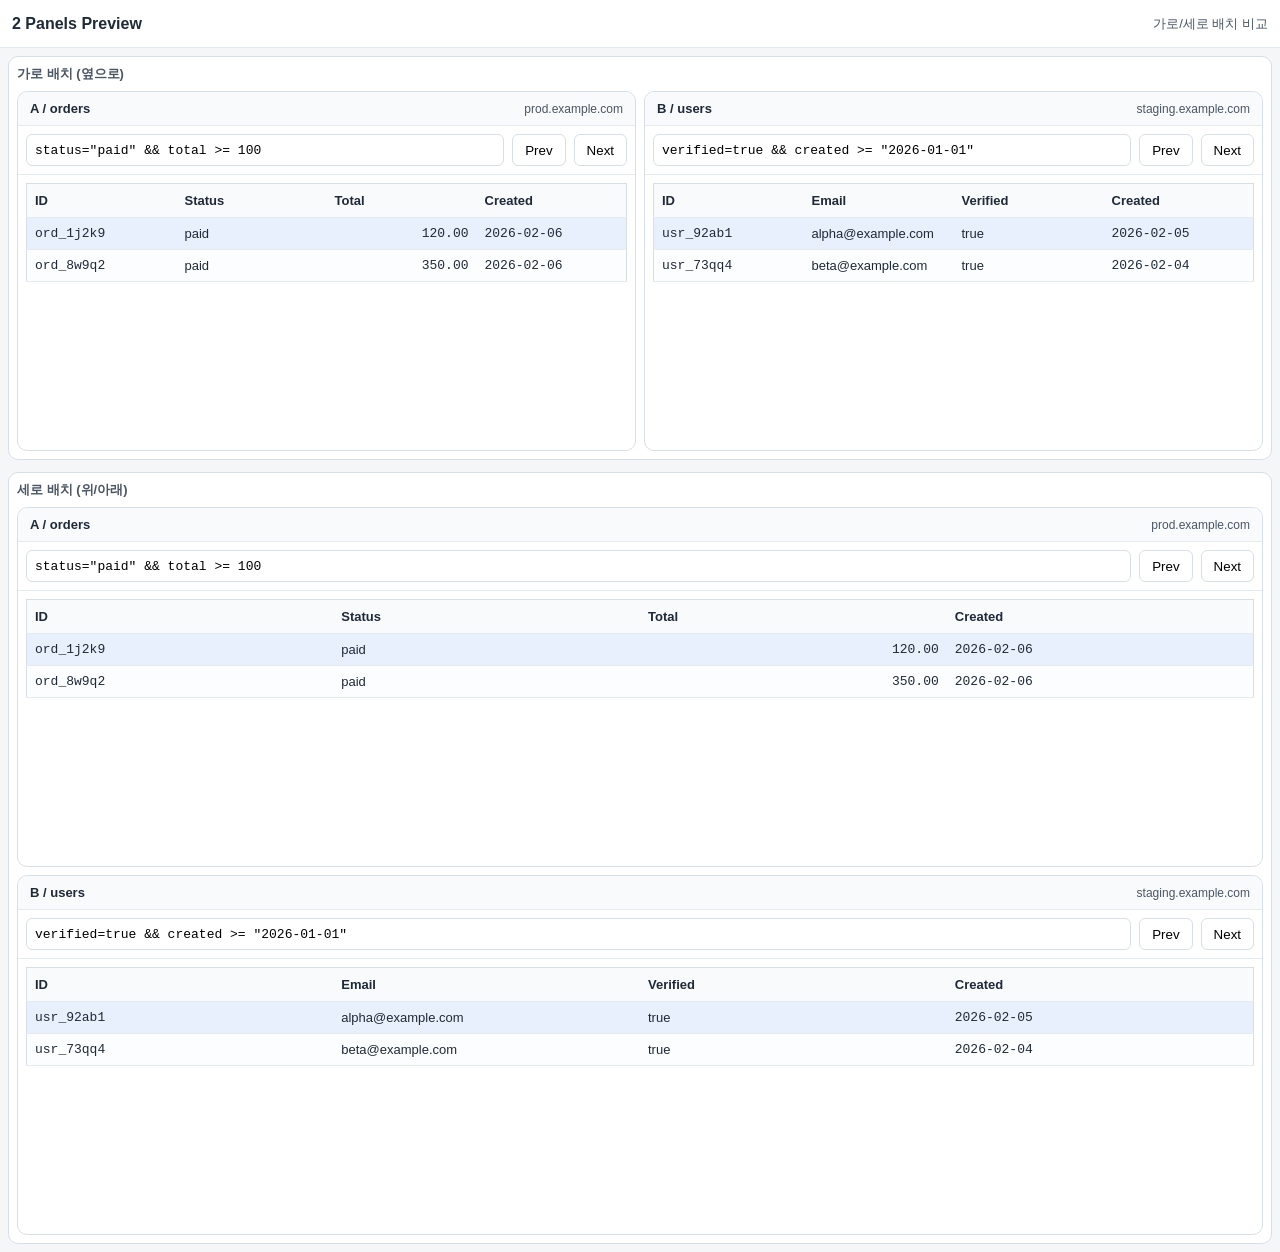
==== preview/collections-2.html @ 9b099445 "feat(init): 초기 문서와 UI 시안 추가 by ai" ====
<!doctype html>
<html lang="ko">
  <head>
    <meta charset="UTF-8" />
    <meta name="viewport" content="width=device-width, initial-scale=1.0" />
    <title>MPUI 2-Panel Preview</title>
    <link rel="stylesheet" href="../styles/tokens.css" />
    <style>
      * { box-sizing: border-box; }
      body {
        margin: 0;
        font-family: var(--font-family-base);
        font-size: var(--font-size-14);
        color: var(--text-primary);
        background: var(--bg-app);
      }
      .app-shell { min-height: 100vh; }
      .topbar {
        height: var(--topbar-height);
        background: var(--bg-panel);
        border-bottom: 1px solid var(--divider);
        display: flex;
        align-items: center;
        justify-content: space-between;
        padding: 0 var(--space-3);
      }
      .topbar h1 { margin: 0; font-size: var(--font-size-16); }
      .topbar .meta { color: var(--text-secondary); font-size: var(--font-size-13); }
      .page { padding: var(--app-padding); display: grid; gap: var(--space-3); }
      .section {
        background: var(--bg-panel);
        border: 1px solid var(--border-default);
        border-radius: var(--radius-md);
        padding: var(--space-2);
      }
      .section h2 {
        margin: 0 0 var(--space-2) 0;
        font-size: var(--font-size-13);
        color: var(--text-secondary);
      }
      .layout { display: grid; gap: var(--section-gap); }
      .layout.horizontal { grid-template-columns: repeat(2, minmax(0, 1fr)); }
      .layout.vertical { grid-template-columns: 1fr; }
      .panel {
        background: var(--bg-panel);
        border: 1px solid var(--border-default);
        border-radius: var(--radius-md);
        overflow: hidden;
        min-height: 360px;
      }
      .panel-header {
        height: var(--tab-height);
        display: flex;
        align-items: center;
        justify-content: space-between;
        padding: 0 var(--space-3);
        border-bottom: 1px solid var(--divider);
        background: var(--bg-subtle);
      }
      .panel-title { font-size: var(--font-size-13); font-weight: var(--font-weight-semibold); }
      .panel-subtitle { font-size: var(--font-size-12); color: var(--text-secondary); }
      .toolbar {
        padding: var(--space-2);
        display: grid;
        grid-template-columns: 1fr auto auto;
        gap: var(--space-2);
        border-bottom: 1px solid var(--divider);
      }
      .input {
        height: var(--control-height-default);
        border: 1px solid var(--border-default);
        border-radius: var(--radius-sm);
        padding: 0 var(--space-2);
        font-size: var(--font-size-13);
      }
      .btn {
        height: var(--control-height-default);
        border: 1px solid var(--border-default);
        border-radius: var(--radius-sm);
        background: var(--bg-panel);
        padding: 0 var(--space-3);
      }
      .table-wrap { padding: var(--space-2); }
      table { width: 100%; border-collapse: collapse; table-layout: fixed; border: 1px solid var(--border-default); }
      thead tr { height: var(--table-header-height); background: var(--bg-subtle); }
      th, td {
        padding: 0 var(--space-2);
        border-bottom: 1px solid var(--divider);
        font-size: var(--font-size-13);
        white-space: nowrap;
        overflow: hidden;
        text-overflow: ellipsis;
        text-align: left;
      }
      tbody tr { height: var(--table-row-height); }
      tbody tr:nth-child(even) { background: #fcfdff; }
      tbody tr.selected { background: var(--bg-selected); }
      .mono { font-family: var(--font-family-mono); }
      .number { text-align: right; }
      @media (max-width: 1100px) {
        .layout.horizontal { grid-template-columns: 1fr; }
      }
    </style>
  </head>
  <body>
    <div class="app-shell">
      <header class="topbar">
        <h1>2 Panels Preview</h1>
        <div class="meta">가로/세로 배치 비교</div>
      </header>
      <main class="page">
        <section class="section">
          <h2>가로 배치 (옆으로)</h2>
          <div class="layout horizontal">
            <article class="panel">
              <div class="panel-header"><div class="panel-title">A / orders</div><div class="panel-subtitle">prod.example.com</div></div>
              <div class="toolbar"><input class="input mono" value='status="paid" && total >= 100' /><button class="btn">Prev</button><button class="btn">Next</button></div>
              <div class="table-wrap"><table><thead><tr><th>ID</th><th>Status</th><th>Total</th><th>Created</th></tr></thead><tbody>
                <tr class="selected"><td class="mono">ord_1j2k9</td><td>paid</td><td class="mono number">120.00</td><td class="mono">2026-02-06</td></tr>
                <tr><td class="mono">ord_8w9q2</td><td>paid</td><td class="mono number">350.00</td><td class="mono">2026-02-06</td></tr>
              </tbody></table></div>
            </article>
            <article class="panel">
              <div class="panel-header"><div class="panel-title">B / users</div><div class="panel-subtitle">staging.example.com</div></div>
              <div class="toolbar"><input class="input mono" value='verified=true && created >= "2026-01-01"' /><button class="btn">Prev</button><button class="btn">Next</button></div>
              <div class="table-wrap"><table><thead><tr><th>ID</th><th>Email</th><th>Verified</th><th>Created</th></tr></thead><tbody>
                <tr class="selected"><td class="mono">usr_92ab1</td><td>alpha@example.com</td><td>true</td><td class="mono">2026-02-05</td></tr>
                <tr><td class="mono">usr_73qq4</td><td>beta@example.com</td><td>true</td><td class="mono">2026-02-04</td></tr>
              </tbody></table></div>
            </article>
          </div>
        </section>

        <section class="section">
          <h2>세로 배치 (위/아래)</h2>
          <div class="layout vertical">
            <article class="panel">
              <div class="panel-header"><div class="panel-title">A / orders</div><div class="panel-subtitle">prod.example.com</div></div>
              <div class="toolbar"><input class="input mono" value='status="paid" && total >= 100' /><button class="btn">Prev</button><button class="btn">Next</button></div>
              <div class="table-wrap"><table><thead><tr><th>ID</th><th>Status</th><th>Total</th><th>Created</th></tr></thead><tbody>
                <tr class="selected"><td class="mono">ord_1j2k9</td><td>paid</td><td class="mono number">120.00</td><td class="mono">2026-02-06</td></tr>
                <tr><td class="mono">ord_8w9q2</td><td>paid</td><td class="mono number">350.00</td><td class="mono">2026-02-06</td></tr>
              </tbody></table></div>
            </article>
            <article class="panel">
              <div class="panel-header"><div class="panel-title">B / users</div><div class="panel-subtitle">staging.example.com</div></div>
              <div class="toolbar"><input class="input mono" value='verified=true && created >= "2026-01-01"' /><button class="btn">Prev</button><button class="btn">Next</button></div>
              <div class="table-wrap"><table><thead><tr><th>ID</th><th>Email</th><th>Verified</th><th>Created</th></tr></thead><tbody>
                <tr class="selected"><td class="mono">usr_92ab1</td><td>alpha@example.com</td><td>true</td><td class="mono">2026-02-05</td></tr>
                <tr><td class="mono">usr_73qq4</td><td>beta@example.com</td><td>true</td><td class="mono">2026-02-04</td></tr>
              </tbody></table></div>
            </article>
          </div>
        </section>
      </main>
    </div>
  </body>
</html>
---- styles/tokens.css ----
:root {
  /* Color */
  --bg-app: #f4f6f8;
  --bg-panel: #ffffff;
  --bg-subtle: #f8fafc;
  --bg-hover: #eef2f7;
  --bg-selected: #e8f0fe;

  --border-default: #d8dee8;
  --border-strong: #b8c2d1;
  --divider: #e5eaf1;

  --text-primary: #1f2937;
  --text-secondary: #4b5563;
  --text-muted: #6b7280;
  --text-inverse: #ffffff;

  --accent: #2563eb;
  --accent-hover: #1d4ed8;
  --accent-soft: #dbeafe;

  --success: #15803d;
  --warning: #b45309;
  --danger: #b91c1c;
  --danger-soft: #fee2e2;
  --warning-soft: #fef3c7;
  --success-soft: #dcfce7;

  --focus-ring: #60a5fa;

  /* Typography */
  --font-family-base: "Pretendard Variable", "Noto Sans KR", sans-serif;
  --font-family-mono: "JetBrains Mono", "SFMono-Regular", monospace;

  --font-size-12: 12px;
  --line-height-12: 18px;
  --font-size-13: 13px;
  --line-height-13: 20px;
  --font-size-14: 14px;
  --line-height-14: 22px;
  --font-size-16: 16px;
  --line-height-16: 24px;

  --font-weight-regular: 400;
  --font-weight-medium: 500;
  --font-weight-semibold: 600;

  /* Spacing (4pt grid) */
  --space-1: 4px;
  --space-2: 8px;
  --space-3: 12px;
  --space-4: 16px;
  --space-5: 20px;
  --space-6: 24px;

  /* Radius and border */
  --radius-sm: 6px;
  --radius-md: 10px;
  --radius-lg: 14px;
  --border-1: 1px;

  /* Layout */
  --topbar-height: 48px;
  --app-min-width: 1280px;
  --app-min-height: 800px;

  --explorer-width-default: 260px;
  --explorer-width-min: 220px;
  --explorer-width-max: 360px;
  --inspector-width-default: 320px;
  --inspector-width-min: 280px;
  --inspector-width-max: 420px;

  --app-padding: 8px;
  --panel-padding: 8px;
  --section-gap: 8px;

  /* Component sizes */
  --control-height-default: 32px;
  --control-height-compact: 28px;
  --tab-height: 34px;
  --table-header-height: 34px;
  --table-row-height: 32px;
  --badge-height: 20px;
  --toast-height: 44px;

  /* Motion */
  --motion-fast: 120ms;
  --motion-normal: 180ms;
  --motion-slow: 240ms;
  --motion-ease-standard: cubic-bezier(0.2, 0, 0, 1);
}

[data-density="compact"] {
  --control-height-default: 28px;
  --tab-height: 32px;
  --table-header-height: 32px;
  --table-row-height: 30px;
}

[data-width="narrow"] {
  --inspector-width-default: 280px;
}
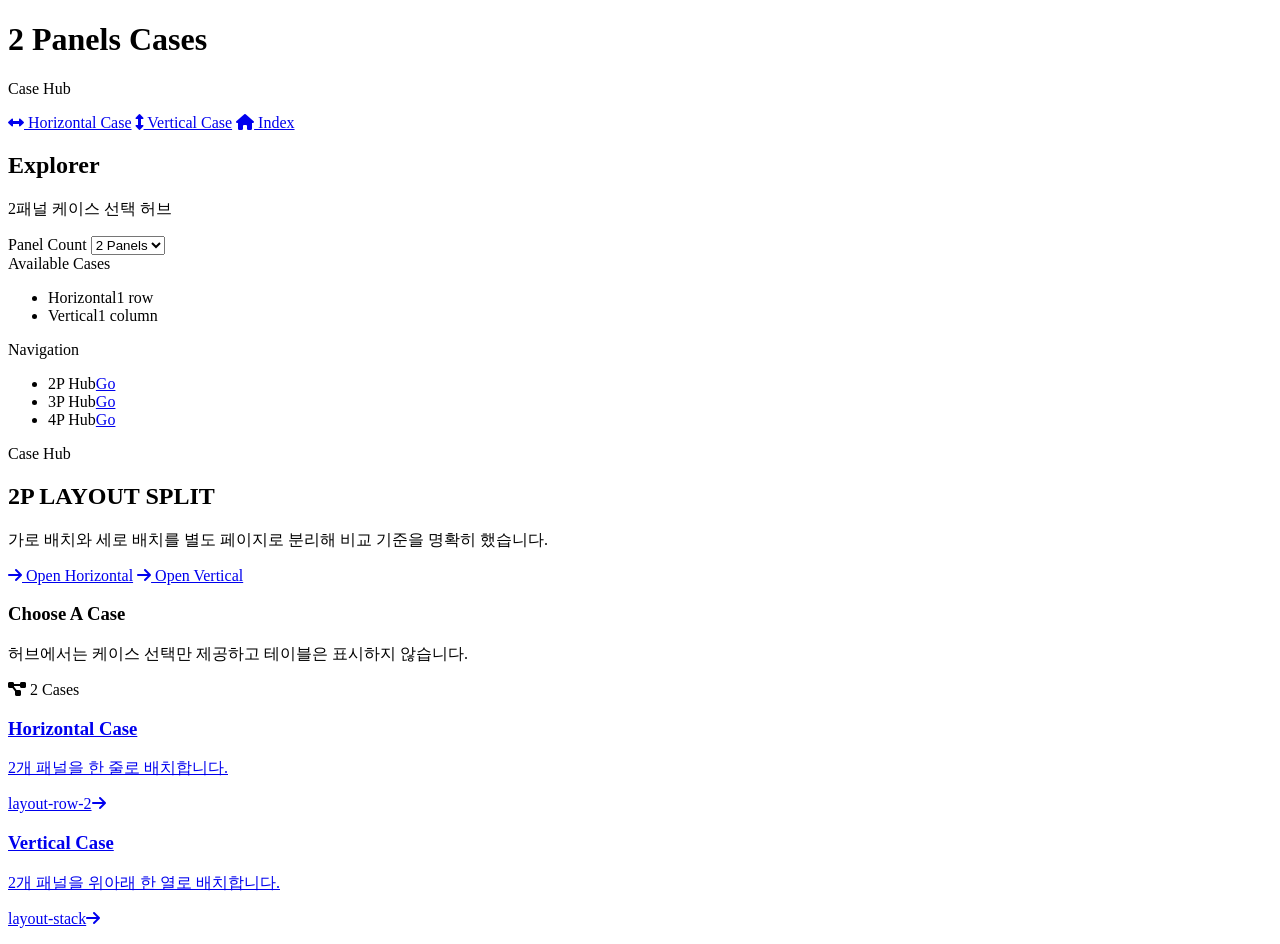
==== commit 3c6bc144: "feat(preview): 가로세로 케이스 분리와 컬럼 선택 추가 by ai" ====
--- a/preview/collections-2.html
+++ b/preview/collections-2.html
@@ -3,154 +3,92 @@
   <head>
     <meta charset="UTF-8" />
     <meta name="viewport" content="width=device-width, initial-scale=1.0" />
-    <title>MPUI 2-Panel Preview</title>
+    <title>MPUI Compact - 2 Panels Cases</title>
     <link rel="stylesheet" href="../styles/tokens.css" />
-    <style>
-      * { box-sizing: border-box; }
-      body {
-        margin: 0;
-        font-family: var(--font-family-base);
-        font-size: var(--font-size-14);
-        color: var(--text-primary);
-        background: var(--bg-app);
-      }
-      .app-shell { min-height: 100vh; }
-      .topbar {
-        height: var(--topbar-height);
-        background: var(--bg-panel);
-        border-bottom: 1px solid var(--divider);
-        display: flex;
-        align-items: center;
-        justify-content: space-between;
-        padding: 0 var(--space-3);
-      }
-      .topbar h1 { margin: 0; font-size: var(--font-size-16); }
-      .topbar .meta { color: var(--text-secondary); font-size: var(--font-size-13); }
-      .page { padding: var(--app-padding); display: grid; gap: var(--space-3); }
-      .section {
-        background: var(--bg-panel);
-        border: 1px solid var(--border-default);
-        border-radius: var(--radius-md);
-        padding: var(--space-2);
-      }
-      .section h2 {
-        margin: 0 0 var(--space-2) 0;
-        font-size: var(--font-size-13);
-        color: var(--text-secondary);
-      }
-      .layout { display: grid; gap: var(--section-gap); }
-      .layout.horizontal { grid-template-columns: repeat(2, minmax(0, 1fr)); }
-      .layout.vertical { grid-template-columns: 1fr; }
-      .panel {
-        background: var(--bg-panel);
-        border: 1px solid var(--border-default);
-        border-radius: var(--radius-md);
-        overflow: hidden;
-        min-height: 360px;
-      }
-      .panel-header {
-        height: var(--tab-height);
-        display: flex;
-        align-items: center;
-        justify-content: space-between;
-        padding: 0 var(--space-3);
-        border-bottom: 1px solid var(--divider);
-        background: var(--bg-subtle);
-      }
-      .panel-title { font-size: var(--font-size-13); font-weight: var(--font-weight-semibold); }
-      .panel-subtitle { font-size: var(--font-size-12); color: var(--text-secondary); }
-      .toolbar {
-        padding: var(--space-2);
-        display: grid;
-        grid-template-columns: 1fr auto auto;
-        gap: var(--space-2);
-        border-bottom: 1px solid var(--divider);
-      }
-      .input {
-        height: var(--control-height-default);
-        border: 1px solid var(--border-default);
-        border-radius: var(--radius-sm);
-        padding: 0 var(--space-2);
-        font-size: var(--font-size-13);
-      }
-      .btn {
-        height: var(--control-height-default);
-        border: 1px solid var(--border-default);
-        border-radius: var(--radius-sm);
-        background: var(--bg-panel);
-        padding: 0 var(--space-3);
-      }
-      .table-wrap { padding: var(--space-2); }
-      table { width: 100%; border-collapse: collapse; table-layout: fixed; border: 1px solid var(--border-default); }
-      thead tr { height: var(--table-header-height); background: var(--bg-subtle); }
-      th, td {
-        padding: 0 var(--space-2);
-        border-bottom: 1px solid var(--divider);
-        font-size: var(--font-size-13);
-        white-space: nowrap;
-        overflow: hidden;
-        text-overflow: ellipsis;
-        text-align: left;
-      }
-      tbody tr { height: var(--table-row-height); }
-      tbody tr:nth-child(even) { background: #fcfdff; }
-      tbody tr.selected { background: var(--bg-selected); }
-      .mono { font-family: var(--font-family-mono); }
-      .number { text-align: right; }
-      @media (max-width: 1100px) {
-        .layout.horizontal { grid-template-columns: 1fr; }
-      }
-    </style>
+    <link rel="stylesheet" href="../styles/preview.css" />
+    <link rel="stylesheet" href="https://cdnjs.cloudflare.com/ajax/libs/font-awesome/6.5.2/css/all.min.css" />
   </head>
   <body>
     <div class="app-shell">
       <header class="topbar">
-        <h1>2 Panels Preview</h1>
-        <div class="meta">가로/세로 배치 비교</div>
+        <div class="brand">
+          <h1 class="brand-name">2 Panels Cases</h1>
+          <p class="brand-tag">Case Hub</p>
+        </div>
+        <div class="topbar-actions">
+          <a class="button" href="./collections-2-horizontal.html"><i class="fa-solid fa-left-right"></i> Horizontal Case</a>
+          <a class="button" href="./collections-2-vertical.html"><i class="fa-solid fa-up-down"></i> Vertical Case</a>
+          <a class="button ghost" href="./index.html"><i class="fa-solid fa-house"></i> Index</a>
+        </div>
       </header>
-      <main class="page">
-        <section class="section">
-          <h2>가로 배치 (옆으로)</h2>
-          <div class="layout horizontal">
-            <article class="panel">
-              <div class="panel-header"><div class="panel-title">A / orders</div><div class="panel-subtitle">prod.example.com</div></div>
-              <div class="toolbar"><input class="input mono" value='status="paid" && total >= 100' /><button class="btn">Prev</button><button class="btn">Next</button></div>
-              <div class="table-wrap"><table><thead><tr><th>ID</th><th>Status</th><th>Total</th><th>Created</th></tr></thead><tbody>
-                <tr class="selected"><td class="mono">ord_1j2k9</td><td>paid</td><td class="mono number">120.00</td><td class="mono">2026-02-06</td></tr>
-                <tr><td class="mono">ord_8w9q2</td><td>paid</td><td class="mono number">350.00</td><td class="mono">2026-02-06</td></tr>
-              </tbody></table></div>
-            </article>
-            <article class="panel">
-              <div class="panel-header"><div class="panel-title">B / users</div><div class="panel-subtitle">staging.example.com</div></div>
-              <div class="toolbar"><input class="input mono" value='verified=true && created >= "2026-01-01"' /><button class="btn">Prev</button><button class="btn">Next</button></div>
-              <div class="table-wrap"><table><thead><tr><th>ID</th><th>Email</th><th>Verified</th><th>Created</th></tr></thead><tbody>
-                <tr class="selected"><td class="mono">usr_92ab1</td><td>alpha@example.com</td><td>true</td><td class="mono">2026-02-05</td></tr>
-                <tr><td class="mono">usr_73qq4</td><td>beta@example.com</td><td>true</td><td class="mono">2026-02-04</td></tr>
-              </tbody></table></div>
-            </article>
+
+      <main class="workspace">
+        <aside class="side-panel left">
+          <div class="side-head">
+            <h2 class="side-title">Explorer</h2>
+            <p class="side-subtitle">2패널 케이스 선택 허브</p>
           </div>
-        </section>
+          <div class="side-body">
+            <label class="field-group">
+              <span class="field-label">Panel Count</span>
+              <select class="select">
+                <option selected>2 Panels</option>
+              </select>
+            </label>
 
-        <section class="section">
-          <h2>세로 배치 (위/아래)</h2>
-          <div class="layout vertical">
-            <article class="panel">
-              <div class="panel-header"><div class="panel-title">A / orders</div><div class="panel-subtitle">prod.example.com</div></div>
-              <div class="toolbar"><input class="input mono" value='status="paid" && total >= 100' /><button class="btn">Prev</button><button class="btn">Next</button></div>
-              <div class="table-wrap"><table><thead><tr><th>ID</th><th>Status</th><th>Total</th><th>Created</th></tr></thead><tbody>
-                <tr class="selected"><td class="mono">ord_1j2k9</td><td>paid</td><td class="mono number">120.00</td><td class="mono">2026-02-06</td></tr>
-                <tr><td class="mono">ord_8w9q2</td><td>paid</td><td class="mono number">350.00</td><td class="mono">2026-02-06</td></tr>
-              </tbody></table></div>
-            </article>
-            <article class="panel">
-              <div class="panel-header"><div class="panel-title">B / users</div><div class="panel-subtitle">staging.example.com</div></div>
-              <div class="toolbar"><input class="input mono" value='verified=true && created >= "2026-01-01"' /><button class="btn">Prev</button><button class="btn">Next</button></div>
-              <div class="table-wrap"><table><thead><tr><th>ID</th><th>Email</th><th>Verified</th><th>Created</th></tr></thead><tbody>
-                <tr class="selected"><td class="mono">usr_92ab1</td><td>alpha@example.com</td><td>true</td><td class="mono">2026-02-05</td></tr>
-                <tr><td class="mono">usr_73qq4</td><td>beta@example.com</td><td>true</td><td class="mono">2026-02-04</td></tr>
-              </tbody></table></div>
-            </article>
+            <div class="field-group">
+              <span class="field-label">Available Cases</span>
+              <ul class="list">
+                <li class="list-item active"><span>Horizontal</span><span>1 row</span></li>
+                <li class="list-item"><span>Vertical</span><span>1 column</span></li>
+              </ul>
+            </div>
+
+            <div class="field-group">
+              <span class="field-label">Navigation</span>
+              <ul class="list">
+                <li class="list-item"><span>2P Hub</span><a href="./collections-2.html">Go</a></li>
+                <li class="list-item"><span>3P Hub</span><a href="./collections-3.html">Go</a></li>
+                <li class="list-item"><span>4P Hub</span><a href="./collections-4.html">Go</a></li>
+              </ul>
+            </div>
           </div>
+        </aside>
+
+        <section class="main-canvas">
+          <article class="hero">
+            <p class="hero-kicker">Case Hub</p>
+            <h2 class="hero-title">2P LAYOUT SPLIT</h2>
+            <p class="hero-desc">가로 배치와 세로 배치를 별도 페이지로 분리해 비교 기준을 명확히 했습니다.</p>
+            <div class="hero-links">
+              <a class="button" href="./collections-2-horizontal.html"><i class="fa-solid fa-arrow-right"></i> Open Horizontal</a>
+              <a class="button" href="./collections-2-vertical.html"><i class="fa-solid fa-arrow-right"></i> Open Vertical</a>
+            </div>
+          </article>
+
+          <article class="canvas-toolbar">
+            <div>
+              <h3 class="toolbar-title">Choose A Case</h3>
+              <p class="toolbar-meta">허브에서는 케이스 선택만 제공하고 테이블은 표시하지 않습니다.</p>
+            </div>
+            <span class="status-chip"><i class="fa-solid fa-diagram-project"></i> 2 Cases</span>
+          </article>
+
+          <article class="panel-scene">
+            <div class="route-grid case-grid">
+              <a class="route-card" href="./collections-2-horizontal.html">
+                <h3 class="route-title">Horizontal Case</h3>
+                <p class="route-desc">2개 패널을 한 줄로 배치합니다.</p>
+                <p class="route-meta"><span>layout-row-2</span><i class="fa-solid fa-arrow-right"></i></p>
+              </a>
+
+              <a class="route-card" href="./collections-2-vertical.html">
+                <h3 class="route-title">Vertical Case</h3>
+                <p class="route-desc">2개 패널을 위아래 한 열로 배치합니다.</p>
+                <p class="route-meta"><span>layout-stack</span><i class="fa-solid fa-arrow-right"></i></p>
+              </a>
+            </div>
+          </article>
         </section>
       </main>
     </div>
